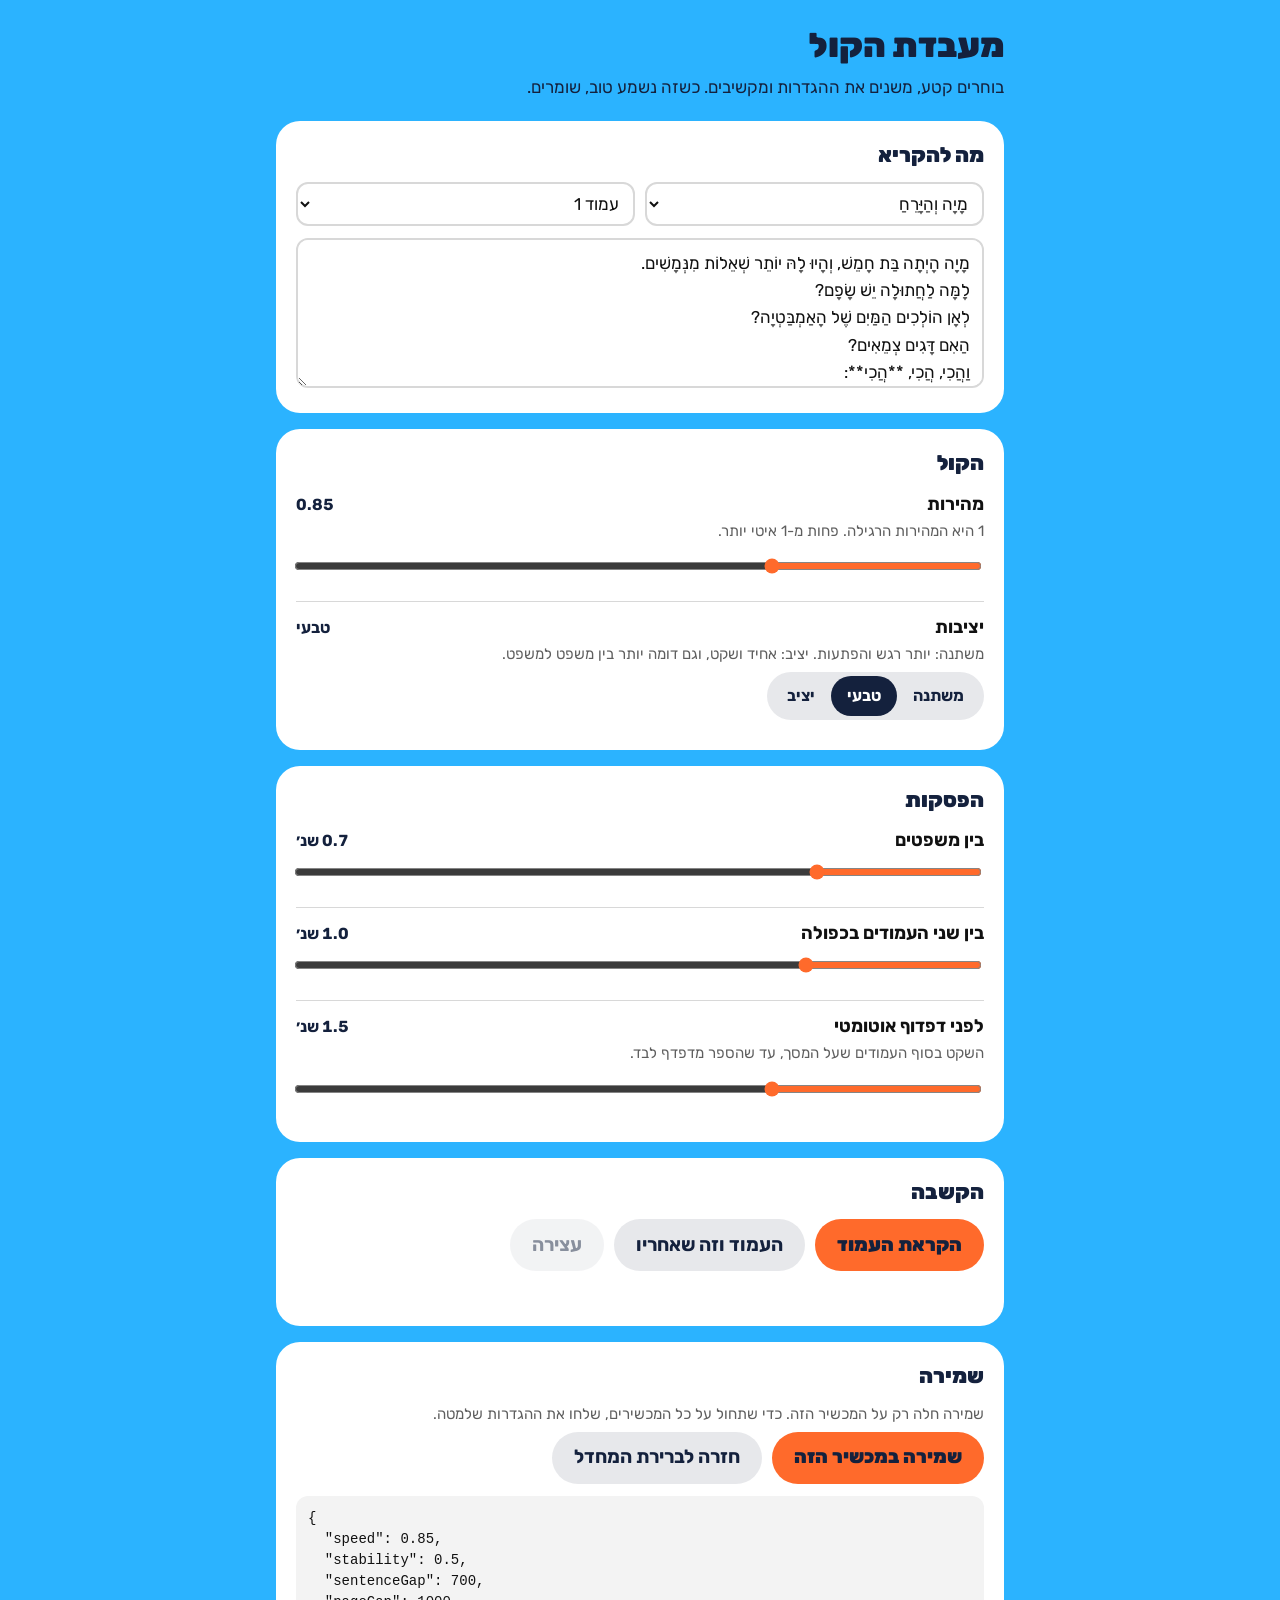
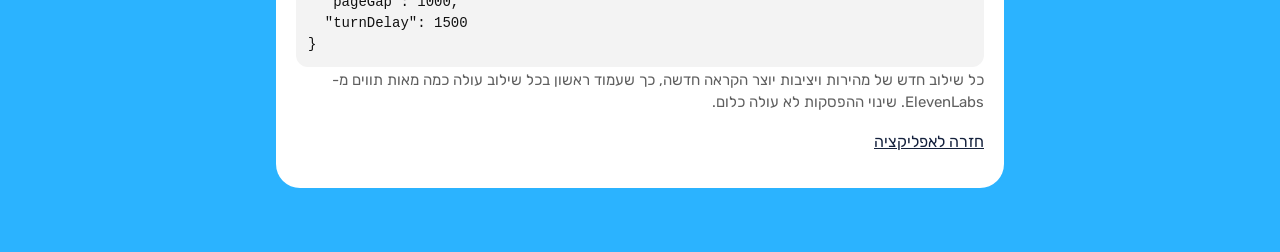
==== voice-lab.html @ 6114756b "Add a voice lab and read each sentence with its own pause Narration now splits each page into senten" ====
<!doctype html>
<html lang="he" dir="rtl">
<head>
  <meta charset="utf-8">
  <meta name="viewport" content="width=device-width, initial-scale=1, viewport-fit=cover">
  <title>מעבדת הקול</title>
  <link rel="icon" href="icons/icon.svg" type="image/svg+xml">
  <link rel="preconnect" href="https://fonts.googleapis.com">
  <link rel="preconnect" href="https://fonts.gstatic.com" crossorigin>
  <link rel="stylesheet" href="https://fonts.googleapis.com/css2?family=Rubik:wght@400;500;700;900&display=swap">
  <style>
    :root {
      --ink: #111111;
      --paper: #ffffff;
      --muted: #5f5f5f;
      --sky: #2bb3ff;
      --moon: #ffd21f;
      --action: #ff6a2b;
      --night: #14213d;
      --line: #d8d8d8;
      color-scheme: light;
    }

    * { box-sizing: border-box; }

    body {
      margin: 0;
      background: var(--sky);
      color: var(--night);
      font-family: "Rubik", "Arial Hebrew", Arial, sans-serif;
      line-height: 1.5;
    }

    main {
      width: min(100%, 760px);
      margin: 0 auto;
      padding: max(20px, env(safe-area-inset-top)) 16px 48px;
    }

    h1 { margin: 0 0 4px; font-size: 34px; font-weight: 900; }
    .lead { margin: 0 0 20px; font-size: 17px; }

    .card {
      margin-bottom: 16px;
      padding: 18px 20px;
      border-radius: 24px;
      background: var(--paper);
      color: var(--ink);
    }

    .card h2 { margin: 0 0 12px; font-size: 21px; font-weight: 900; color: var(--night); }

    .row { display: flex; flex-wrap: wrap; gap: 10px; align-items: center; }

    select, textarea {
      font: inherit;
      font-size: 17px;
      color: var(--ink);
      border: 2px solid var(--line);
      border-radius: 12px;
      background: var(--paper);
    }

    select { min-height: 44px; padding: 0 10px; flex: 1 1 200px; }

    textarea {
      width: 100%;
      min-height: 150px;
      margin-top: 12px;
      padding: 10px 12px;
      resize: vertical;
      line-height: 1.6;
    }

    select:focus-visible, textarea:focus-visible, button:focus-visible, input:focus-visible {
      outline: 3px solid var(--night);
      outline-offset: 2px;
    }

    .setting { padding: 12px 0; border-top: 1px solid var(--line); }
    .setting:first-of-type { border-top: 0; padding-top: 0; }

    .setting-head { display: flex; justify-content: space-between; align-items: baseline; gap: 12px; }
    .setting-head label, .setting-head span:first-child { font-weight: 700; font-size: 18px; }
    .value { font-variant-numeric: tabular-nums; font-weight: 700; color: var(--night); }
    .hint { margin: 2px 0 6px; color: var(--muted); font-size: 15px; }

    input[type="range"] { width: 100%; accent-color: var(--action); height: 32px; }

    .segmented {
      display: inline-flex;
      padding: 4px;
      border-radius: 999px;
      background: rgba(20, 33, 61, 0.1);
    }

    .segmented button {
      min-height: 40px;
      padding: 0 16px;
      border: 0;
      border-radius: 999px;
      background: transparent;
      color: var(--night);
      font: inherit;
      font-size: 16px;
      font-weight: 700;
      cursor: pointer;
    }

    .segmented button[aria-pressed="true"] { background: var(--night); color: var(--paper); }

    .actions { display: flex; flex-wrap: wrap; gap: 10px; }

    .btn {
      min-height: 52px;
      padding: 0 22px;
      border: 0;
      border-radius: 999px;
      background: var(--action);
      color: var(--night);
      font: inherit;
      font-size: 19px;
      font-weight: 900;
      cursor: pointer;
    }

    .btn.secondary { background: rgba(20, 33, 61, 0.1); font-weight: 700; }
    .btn:disabled { opacity: 0.5; cursor: default; }

    .sentences { margin: 14px 0 0; padding: 0; list-style: none; }

    .sentences li {
      margin-bottom: 6px;
      padding: 6px 10px;
      border-radius: 10px;
      background: #f3f3f3;
      font-size: 17px;
    }

    .sentences li.now { background: var(--moon); }
    .sentences li.gap { background: transparent; padding: 0 10px; color: var(--muted); font-size: 14px; }

    .status { min-height: 1.5em; margin: 10px 0 0; color: var(--muted); font-size: 15px; }

    pre {
      margin: 12px 0 0;
      padding: 12px;
      border-radius: 12px;
      background: #f3f3f3;
      font-size: 14px;
      direction: ltr;
      text-align: left;
      white-space: pre-wrap;
    }

    a { color: var(--night); }
  </style>
</head>
<body>
  <main>
    <h1>מעבדת הקול</h1>
    <p class="lead">בוחרים קטע, משנים את ההגדרות ומקשיבים. כשזה נשמע טוב, שומרים.</p>

    <section class="card" aria-labelledby="text-title">
      <h2 id="text-title">מה להקריא</h2>
      <div class="row">
        <select id="story-select" aria-label="סיפור"></select>
        <select id="page-select" aria-label="עמוד"></select>
      </div>
      <textarea id="text" aria-label="הטקסט להקראה" spellcheck="false"></textarea>
    </section>

    <section class="card" aria-labelledby="voice-title">
      <h2 id="voice-title">הקול</h2>

      <div class="setting">
        <div class="setting-head"><label for="speed">מהירות</label><span class="value" id="speed-value"></span></div>
        <p class="hint">1 היא המהירות הרגילה. פחות מ-1 איטי יותר.</p>
        <input id="speed" type="range" min="0.7" max="1.2" step="0.05">
      </div>

      <div class="setting">
        <div class="setting-head"><span>יציבות</span><span class="value" id="stability-value"></span></div>
        <p class="hint">משתנה: יותר רגש והפתעות. יציב: אחיד ושקט, וגם דומה יותר בין משפט למשפט.</p>
        <div class="segmented" role="group" aria-label="יציבות">
          <button type="button" data-stability="0">משתנה</button>
          <button type="button" data-stability="0.5">טבעי</button>
          <button type="button" data-stability="1">יציב</button>
        </div>
      </div>
    </section>

    <section class="card" aria-labelledby="pause-title">
      <h2 id="pause-title">הפסקות</h2>

      <div class="setting">
        <div class="setting-head"><label for="sentenceGap">בין משפטים</label><span class="value" id="sentenceGap-value"></span></div>
        <input id="sentenceGap" type="range" min="0" max="3000" step="100">
      </div>

      <div class="setting">
        <div class="setting-head"><label for="pageGap">בין שני העמודים בכפולה</label><span class="value" id="pageGap-value"></span></div>
        <input id="pageGap" type="range" min="0" max="4000" step="100">
      </div>

      <div class="setting">
        <div class="setting-head"><label for="turnDelay">לפני דפדוף אוטומטי</label><span class="value" id="turnDelay-value"></span></div>
        <p class="hint">השקט בסוף העמודים שעל המסך, עד שהספר מדפדף לבד.</p>
        <input id="turnDelay" type="range" min="0" max="5000" step="100">
      </div>
    </section>

    <section class="card" aria-labelledby="listen-title">
      <h2 id="listen-title">הקשבה</h2>
      <div class="actions">
        <button id="play-btn" class="btn" type="button">הקראת העמוד</button>
        <button id="play-two-btn" class="btn secondary" type="button">העמוד וזה שאחריו</button>
        <button id="stop-btn" class="btn secondary" type="button" disabled>עצירה</button>
      </div>
      <ol id="sentences" class="sentences" aria-label="המשפטים כפי שהם מוקראים"></ol>
      <p id="status" class="status" role="status"></p>
    </section>

    <section class="card" aria-labelledby="save-title">
      <h2 id="save-title">שמירה</h2>
      <p class="hint">שמירה חלה רק על המכשיר הזה. כדי שתחול על כל המכשירים, שלחו את ההגדרות שלמטה.</p>
      <div class="actions">
        <button id="save-btn" class="btn" type="button">שמירה במכשיר הזה</button>
        <button id="reset-btn" class="btn secondary" type="button">חזרה לברירת המחדל</button>
      </div>
      <pre id="summary"></pre>
      <p class="hint">כל שילוב חדש של מהירות ויציבות יוצר הקראה חדשה, כך שעמוד ראשון בכל שילוב עולה כמה מאות תווים מ-ElevenLabs. שינוי ההפסקות לא עולה כלום.</p>
      <p><a href="./">חזרה לאפליקציה</a></p>
    </section>
  </main>

  <script src="config.js"></script>
  <script src="story.js"></script>
  <script src="narration.js"></script>
  <script>
    "use strict";

    const $ = (id) => document.getElementById(id);
    const settings = window.narrationSettings();
    const audio = new Audio();
    const clips = new Map();
    let run = 0;

    /* סיפורים: סיפור הדוגמה, ומה שנשמר במדף של המכשיר הזה */
    function loadStories() {
      const sample = {
        title: window.SAMPLE_STORY.title,
        pages: window.SAMPLE_STORY.pages.filter((page) => page.folio).map((page) => page.lines),
      };
      let saved = [];
      try {
        saved = JSON.parse(localStorage.getItem("story-time-library") || "[]");
      } catch {}
      return [sample, ...saved.filter((story) => Array.isArray(story.pages))];
    }

    const stories = loadStories();
    stories.forEach((story, i) => $("story-select").add(new Option(story.title, i)));

    function fillPages() {
      const story = stories[$("story-select").value];
      $("page-select").replaceChildren(...story.pages.map((_, i) => new Option(`עמוד ${i + 1}`, i)));
      showPage();
    }

    function showPage() {
      const story = stories[$("story-select").value];
      $("text").value = story.pages[$("page-select").value].join("\n");
    }

    $("story-select").addEventListener("change", fillPages);
    $("page-select").addEventListener("change", showPage);
    fillPages();

    /* הגדרות */
    const seconds = (ms) => `${(ms / 1000).toFixed(1)} שנ׳`;
    const STABILITY_NAMES = { 0: "משתנה", 0.5: "טבעי", 1: "יציב" };

    function render() {
      $("speed").value = settings.speed;
      $("speed-value").textContent = settings.speed.toFixed(2);
      $("stability-value").textContent = STABILITY_NAMES[settings.stability] ?? settings.stability;
      document.querySelectorAll("[data-stability]").forEach((button) => {
        button.setAttribute("aria-pressed", String(Number(button.dataset.stability) === settings.stability));
      });
      for (const name of ["sentenceGap", "pageGap", "turnDelay"]) {
        $(name).value = settings[name];
        $(`${name}-value`).textContent = seconds(settings[name]);
      }
      $("summary").textContent = JSON.stringify(settings, null, 2);
    }

    $("speed").addEventListener("input", (event) => {
      settings.speed = Number(event.target.value);
      render();
    });

    document.querySelectorAll("[data-stability]").forEach((button) => {
      button.addEventListener("click", () => {
        settings.stability = Number(button.dataset.stability);
        render();
      });
    });

    for (const name of ["sentenceGap", "pageGap", "turnDelay"]) {
      $(name).addEventListener("input", (event) => {
        settings[name] = Number(event.target.value);
        render();
      });
    }

    $("save-btn").addEventListener("click", () => {
      try {
        localStorage.setItem(window.NARRATION_OVERRIDE_KEY, JSON.stringify(settings));
        $("status").textContent = "נשמר. מעכשיו הספר במכשיר הזה מוקרא כך.";
      } catch {
        $("status").textContent = "לא הצלחתי לשמור במכשיר הזה.";
      }
    });

    $("reset-btn").addEventListener("click", () => {
      try {
        localStorage.removeItem(window.NARRATION_OVERRIDE_KEY);
      } catch {}
      Object.assign(settings, window.NARRATION_DEFAULTS);
      render();
      $("status").textContent = "חזרנו לברירת המחדל.";
    });

    render();

    /* הקראה */
    function clip(text) {
      const key = `${settings.speed}|${settings.stability}|${text}`;
      if (!clips.has(key)) {
        const request = window.fetchSpeech(text, settings);
        request.catch(() => clips.delete(key));
        clips.set(key, request);
      }
      return clips.get(key);
    }

    const wait = (ms, mine) => new Promise((resolve) => setTimeout(() => resolve(mine === run), ms));

    function play(url, mine) {
      return new Promise((resolve) => {
        audio.onended = () => resolve(mine === run);
        audio.onerror = () => resolve(false);
        audio.src = url;
        audio.play().catch(() => resolve(false));
      });
    }

    function nextPageText() {
      const story = stories[$("story-select").value];
      const next = story.pages[Number($("page-select").value) + 1];
      return next ? next.join("\n") : null;
    }

    function showSentences(groups) {
      const items = [];
      groups.forEach((sentences, p) => {
        if (p > 0) items.push(Object.assign(document.createElement("li"), { className: "gap", textContent: `· הפסקה בין עמודים, ${seconds(settings.pageGap)} ·` }));
        sentences.forEach((text) => {
          const li = document.createElement("li");
          li.textContent = text;
          items.push(li);
        });
      });
      $("sentences").replaceChildren(...items);
      return [...$("sentences").querySelectorAll("li:not(.gap)")];
    }

    async function listen(texts) {
      const mine = ++run;
      audio.pause();
      const groups = texts.map((text) => window.splitSentences(text.split("\n"))).filter((g) => g.length);
      if (!groups.length) return;
      const items = showSentences(groups);
      groups.flat().forEach((text) => clip(text).catch(() => {}));
      $("stop-btn").disabled = false;
      $("status").textContent = "מכין את הקול…";
      let n = 0;
      try {
        for (const [p, sentences] of groups.entries()) {
          if (p > 0 && !(await wait(settings.pageGap, mine))) return;
          for (const [s, text] of sentences.entries()) {
            if (s > 0 && !(await wait(settings.sentenceGap, mine))) return;
            const url = await clip(text);
            if (mine !== run) return;
            items.forEach((li, i) => li.classList.toggle("now", i === n));
            $("status").textContent = "";
            if (!(await play(url, mine))) return;
            n++;
          }
        }
        $("status").textContent = "סוף הקטע.";
      } catch (error) {
        console.error(error);
        $("status").textContent = `ההקראה נכשלה (${error.message}).`;
      } finally {
        if (mine === run) {
          items.forEach((li) => li.classList.remove("now"));
          $("stop-btn").disabled = true;
        }
      }
    }

    $("play-btn").addEventListener("click", () => listen([$("text").value]));
    $("play-two-btn").addEventListener("click", () => {
      const next = nextPageText();
      listen(next ? [$("text").value, next] : [$("text").value]);
    });
    $("stop-btn").addEventListener("click", () => {
      run++;
      audio.pause();
      $("stop-btn").disabled = true;
      $("status").textContent = "נעצר.";
      document.querySelectorAll(".sentences li").forEach((li) => li.classList.remove("now"));
    });
  </script>
</body>
</html>
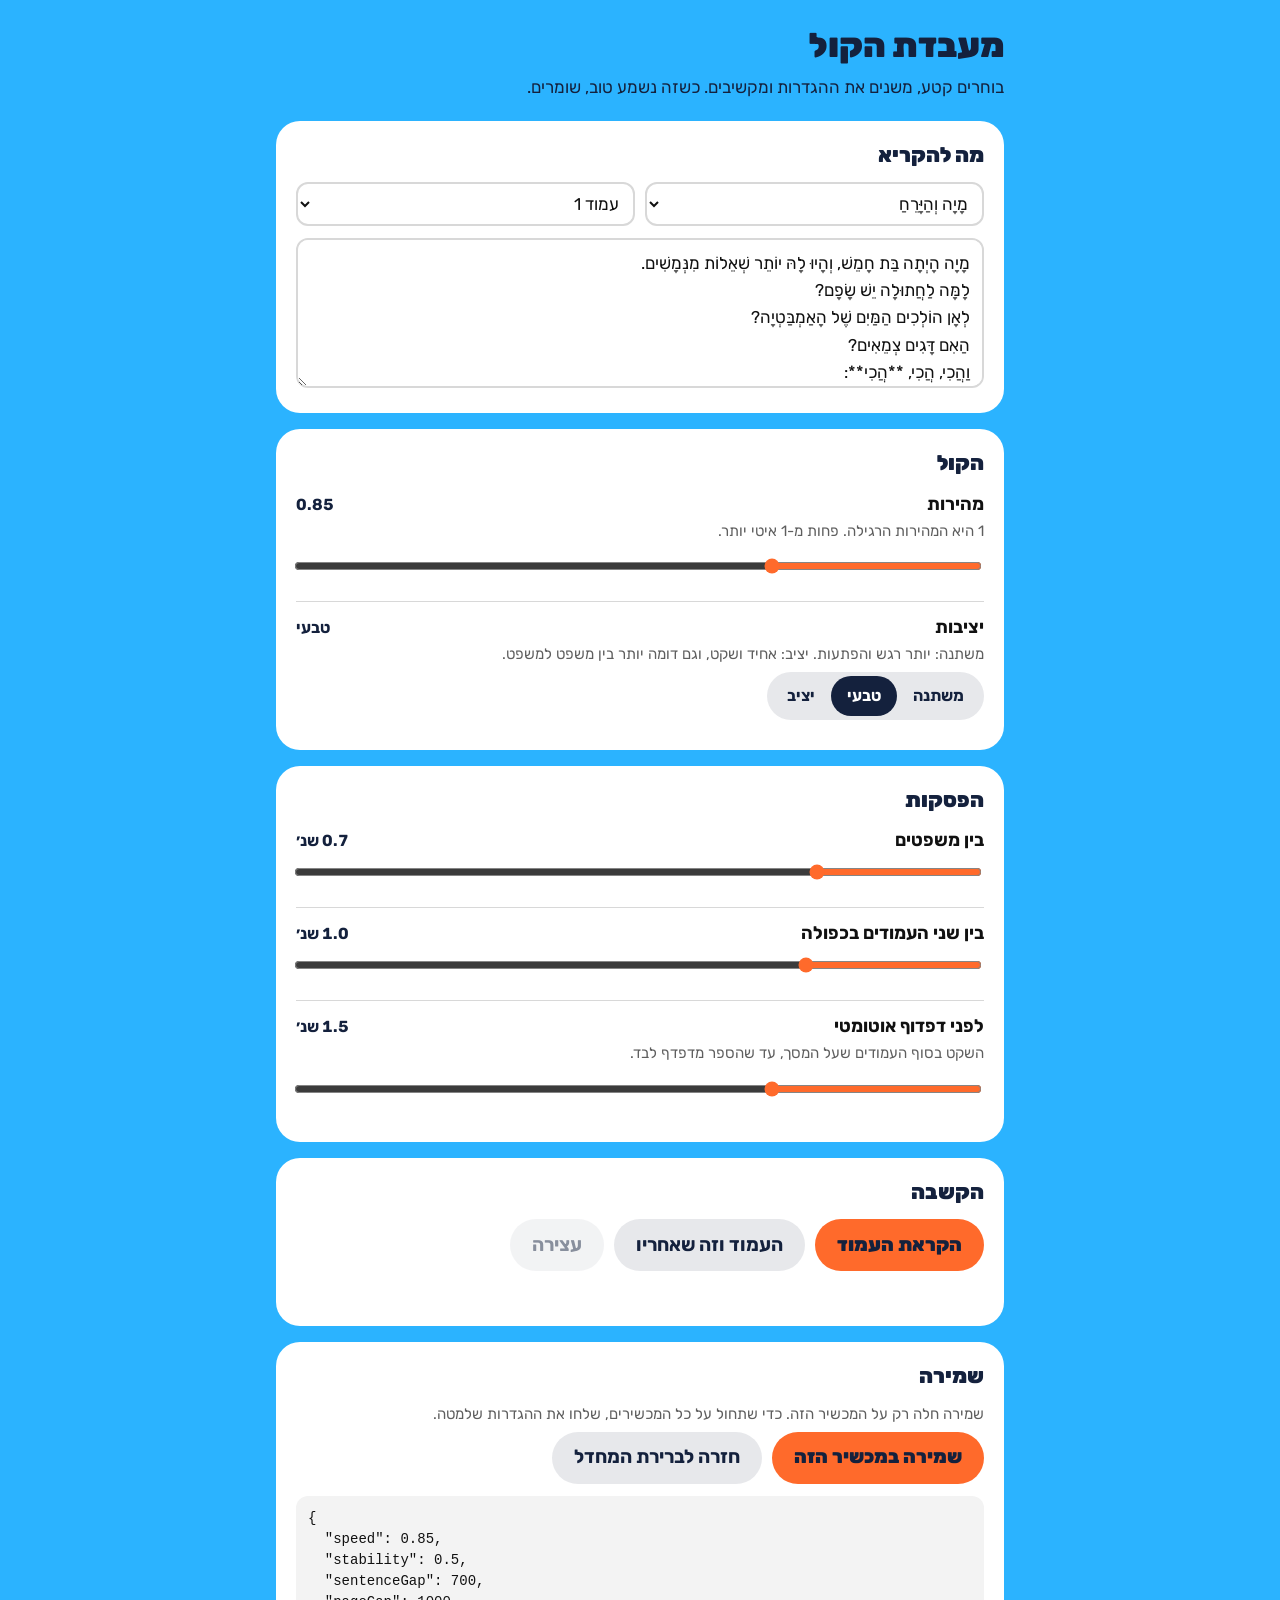
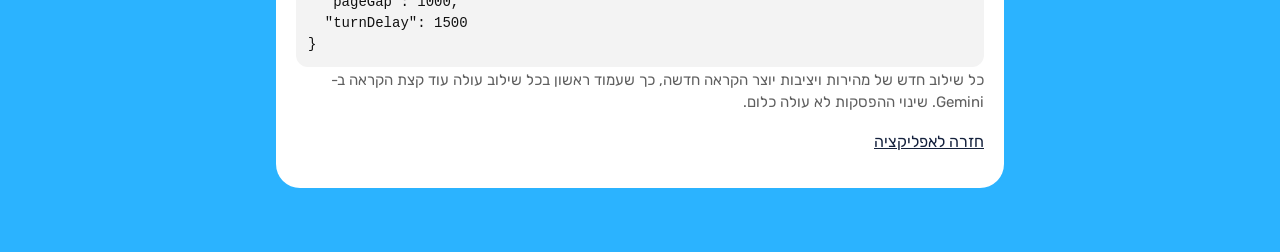
==== commit 8044479a: "Faster voice: stream the character's lines, pre-narrate pages, Gemini voice notes - The character's " ====
--- a/voice-lab.html
+++ b/voice-lab.html
@@ -229,7 +229,7 @@
         <button id="reset-btn" class="btn secondary" type="button">חזרה לברירת המחדל</button>
       </div>
       <pre id="summary"></pre>
-      <p class="hint">כל שילוב חדש של מהירות ויציבות יוצר הקראה חדשה, כך שעמוד ראשון בכל שילוב עולה כמה מאות תווים מ-ElevenLabs. שינוי ההפסקות לא עולה כלום.</p>
+      <p class="hint">כל שילוב חדש של מהירות ויציבות יוצר הקראה חדשה, כך שעמוד ראשון בכל שילוב עולה עוד קצת הקראה ב-Gemini. שינוי ההפסקות לא עולה כלום.</p>
       <p><a href="./">חזרה לאפליקציה</a></p>
     </section>
   </main>
